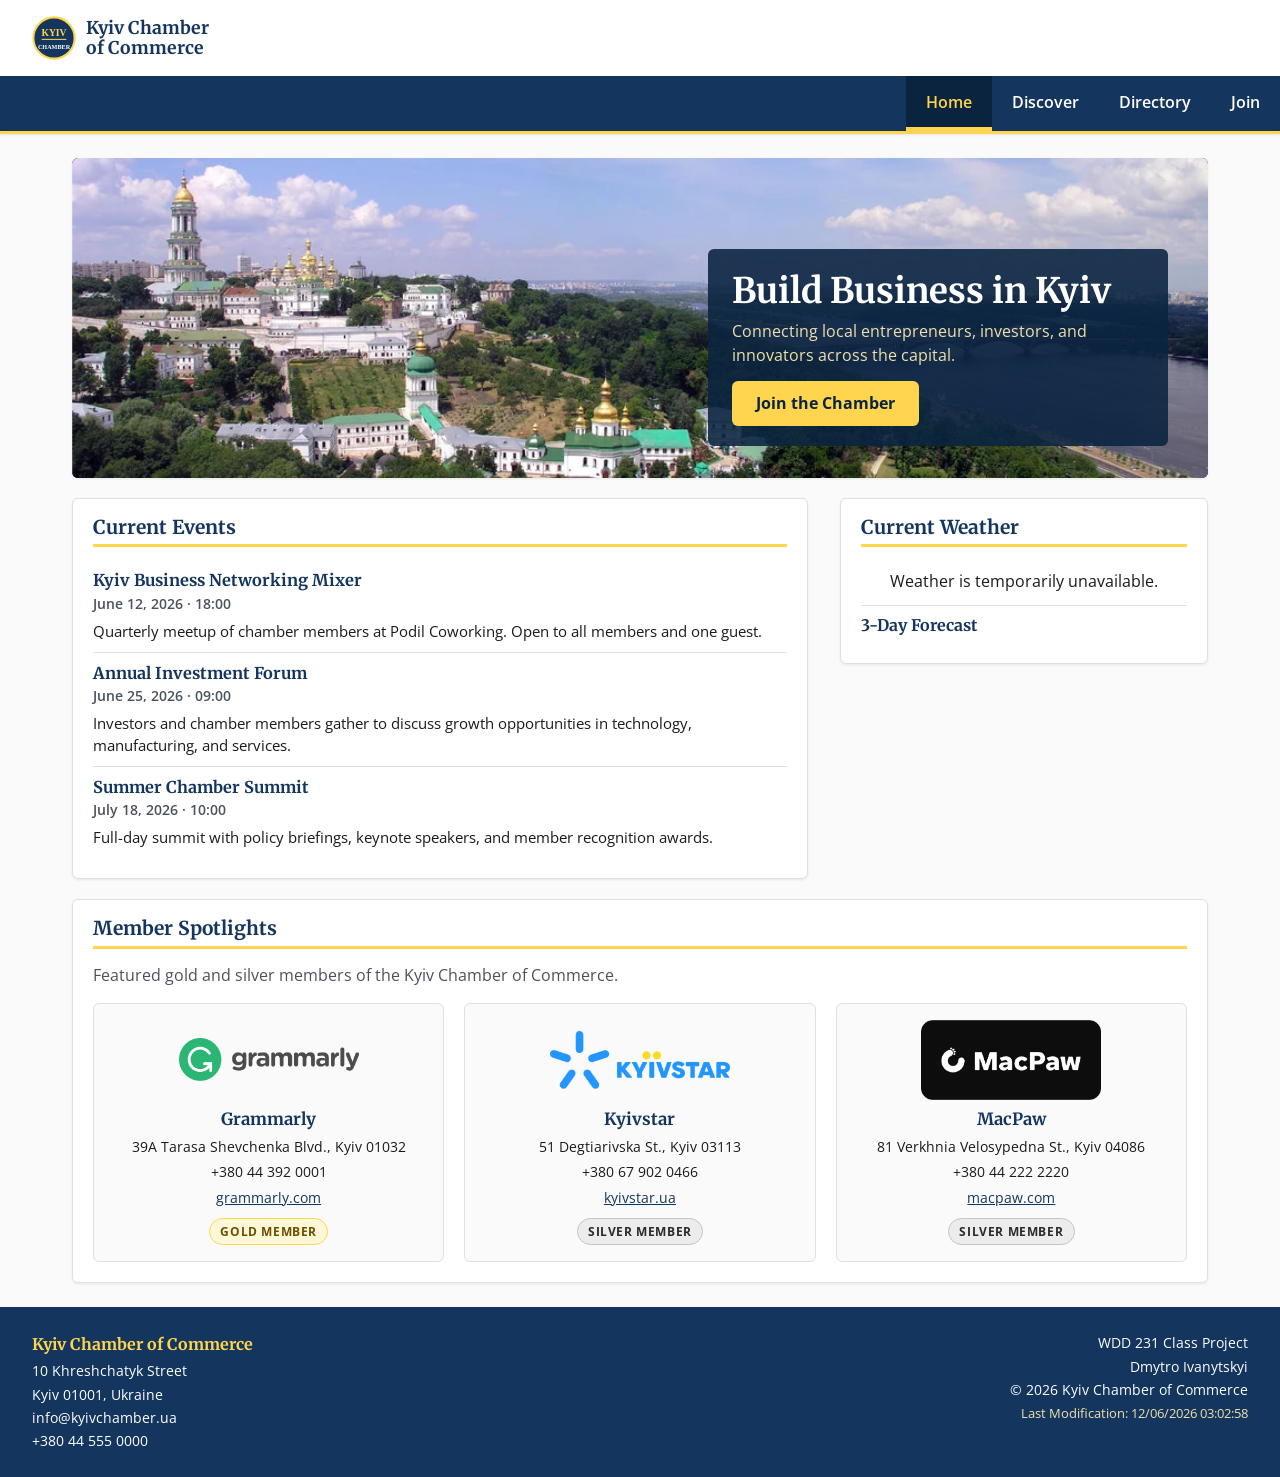
==== chamber/index.html @ b98da59e "made chamber home page" ====
<!DOCTYPE html>
<html lang="en">
<head>
    <meta charset="UTF-8">
    <meta name="viewport" content="width=device-width, initial-scale=1.0">
    <title>Kyiv Chamber of Commerce - Home | WDD 231</title>
    <meta name="description" content="Official home page of the Kyiv Chamber of Commerce - connecting Kyiv businesses with events, networking, weather, and member spotlights.">
    <meta name="author" content="Dmytro Ivanytskyi">

    <meta property="og:title" content="Kyiv Chamber of Commerce - Home">
    <meta property="og:description" content="Connecting businesses across Kyiv - events, weather, and member spotlights.">
    <meta property="og:image" content="https://trident1998.github.io/wdd231/chamber/images/chamber-logo.svg">
    <meta property="og:url" content="https://trident1998.github.io/wdd231/chamber/index.html">

    <link rel="icon" href="images/chamber-favicon.svg" type="image/svg+xml">

    <link rel="preconnect" href="https://fonts.googleapis.com">
    <link rel="preconnect" href="https://fonts.gstatic.com" crossorigin>
    <link rel="stylesheet" href="https://fonts.googleapis.com/css2?family=Merriweather:wght@700&family=Open+Sans:wght@400;600;700&display=swap">

    <link rel="stylesheet" href="styles/normalize.css">
    <link rel="stylesheet" href="styles/small.css">
    <link rel="stylesheet" href="styles/larger.css">

    <script src="scripts/home.js" defer></script>
</head>
<body>
    <header class="site-header">
        <div class="header-inner">
            <a class="brand" href="index.html">
                <img class="brand-logo" src="images/chamber-logo.svg" alt="Kyiv Chamber of Commerce logo" width="48" height="48">
                <span class="brand-name">Kyiv Chamber<br>of Commerce</span>
            </a>
            <button id="hamburger" class="hamburger" aria-label="Toggle navigation menu" aria-expanded="false" aria-controls="primary-nav">
                <span class="hamburger-icon"></span>
            </button>
        </div>
        <nav id="primary-nav" class="primary-nav">
            <ul>
                <li><a href="index.html" class="active" aria-current="page">Home</a></li>
                <li><a href="discover.html">Discover</a></li>
                <li><a href="directory.html">Directory</a></li>
                <li><a href="join.html">Join</a></li>
            </ul>
        </nav>
    </header>

    <main>
        <section class="hero">
            <img class="hero-image" src="images/hero.webp" alt="Panorama of Kyiv-Pechersk Lavra and the Dnipro River" width="1023" height="352">
            <div class="hero-content">
                <h1>Build Business in Kyiv</h1>
                <p>Connecting local entrepreneurs, investors, and innovators across the capital.</p>
                <a class="cta" href="join.html">Join the Chamber</a>
            </div>
        </section>

        <div class="home-grid">
            <section class="card events-section">
                <h2>Current Events</h2>
                <article class="event">
                    <h3>Kyiv Business Networking Mixer</h3>
                    <p class="event-date">June 12, 2026 &middot; 18:00</p>
                    <p>Quarterly meetup of chamber members at Podil Coworking. Open to all members and one guest.</p>
                </article>
                <article class="event">
                    <h3>Annual Investment Forum</h3>
                    <p class="event-date">June 25, 2026 &middot; 09:00</p>
                    <p>Investors and chamber members gather to discuss growth opportunities in technology, manufacturing, and services.</p>
                </article>
                <article class="event">
                    <h3>Summer Chamber Summit</h3>
                    <p class="event-date">July 18, 2026 &middot; 10:00</p>
                    <p>Full-day summit with policy briefings, keynote speakers, and member recognition awards.</p>
                </article>
            </section>

            <section class="card weather-section">
                <h2>Current Weather</h2>
                <div id="weather-current" class="weather-current" aria-live="polite">
                    <p>Loading weather...</p>
                </div>
                <h3 class="forecast-title">3-Day Forecast</h3>
                <div id="weather-forecast" class="weather-forecast" aria-live="polite"></div>
            </section>
        </div>

        <section class="card spotlights-section">
            <h2>Member Spotlights</h2>
            <p class="section-intro">Featured gold and silver members of the Kyiv Chamber of Commerce.</p>
            <div id="spotlight-cards" class="spotlight-cards" aria-live="polite"></div>
        </section>
    </main>

    <footer class="site-footer">
        <div class="footer-inner">
            <div class="footer-contact">
                <p class="contact-name">Kyiv Chamber of Commerce</p>
                <p>10 Khreshchatyk Street</p>
                <p>Kyiv 01001, Ukraine</p>
                <p>info@kyivchamber.ua</p>
                <p>+380 44 555 0000</p>
            </div>
            <div class="footer-meta">
                <p>WDD 231 Class Project</p>
                <p>Dmytro Ivanytskyi</p>
                <p>&copy; <span id="currentyear"></span> Kyiv Chamber of Commerce</p>
                <p id="lastModified"></p>
            </div>
        </div>
    </footer>
</body>
</html>
---- chamber/styles/small.css ----
:root {
    --primary: #14365e;
    --primary-dark: #0a2440;
    --secondary: #ffd54f;
    --secondary-light: #efe1ad;
    --text: #1a1a1a;
    --muted: #4a525e;
    --bg: #fafafa;
    --surface: #ffffff;
    --border: #e0e0e0;
    --gold-bg: #fff7d6;
    --silver-bg: #ececec;
    --radius: 6px;
    --shadow-sm: 0 1px 3px rgba(0, 0, 0, 0.08);
    --shadow-md: 0 4px 12px rgba(0, 0, 0, 0.1);
    --font-heading: 'Merriweather', Georgia, serif;
    --font-body: 'Open Sans', system-ui, sans-serif;
}

body {
    font-family: var(--font-body);
    color: var(--text);
    background-color: var(--bg);
    line-height: 1.5;
    min-height: 100vh;
    display: flex;
    flex-direction: column;
}

h1, h2, h3 {
    font-family: var(--font-heading);
    color: var(--primary);
    line-height: 1.25;
}

/* ===== Header ===== */
.site-header {
    background-color: var(--surface);
    border-bottom: 3px solid var(--secondary);
    box-shadow: var(--shadow-sm);
}

.header-inner {
    display: flex;
    align-items: center;
    justify-content: space-between;
    padding: 0.75rem 1rem;
    gap: 0.75rem;
}

.brand {
    display: flex;
    align-items: center;
    gap: 0.6rem;
    color: var(--primary);
}

.brand-logo {
    width: 44px;
    height: 44px;
    flex-shrink: 0;
}

.brand-name {
    font-family: var(--font-heading);
    font-weight: 700;
    font-size: 0.95rem;
    line-height: 1.15;
    color: var(--primary);
}

.hamburger {
    width: 42px;
    height: 42px;
    border: 1px solid var(--primary);
    border-radius: var(--radius);
    position: relative;
    color: var(--primary);
}

.hamburger-icon,
.hamburger-icon::before,
.hamburger-icon::after {
    content: '';
    position: absolute;
    left: 50%;
    transform: translateX(-50%);
    width: 22px;
    height: 3px;
    background-color: currentColor;
    transition: transform 0.2s ease, opacity 0.2s ease;
}

.hamburger-icon {
    top: 50%;
    margin-top: -1.5px;
}

.hamburger-icon::before { top: -7px; }
.hamburger-icon::after  { top: 7px; }

.hamburger.open .hamburger-icon {
    background-color: transparent;
}

.hamburger.open .hamburger-icon::before {
    top: 0;
    transform: translateX(-50%) rotate(45deg);
}

.hamburger.open .hamburger-icon::after {
    top: 0;
    transform: translateX(-50%) rotate(-45deg);
}

/* ===== Nav ===== */
.primary-nav ul {
    list-style: none;
    display: none;
    flex-direction: column;
    background-color: var(--primary);
}

.primary-nav.open ul {
    display: flex;
}

.primary-nav a {
    display: block;
    padding: 0.85rem 1.25rem;
    color: #ffffff;
    border-top: 1px solid rgba(255, 255, 255, 0.08);
    font-weight: 600;
    transition: background-color 0.2s ease, color 0.2s ease;
}

.primary-nav a:hover,
.primary-nav a:focus {
    background-color: var(--secondary);
    color: var(--primary-dark);
}

.primary-nav a.active {
    background-color: var(--primary-dark);
    color: var(--secondary);
    border-left: 4px solid var(--secondary);
}

/* ===== Main ===== */
main {
    flex: 1;
    width: 100%;
    max-width: 1200px;
    margin: 0 auto;
    padding: 1rem;
}

.page-intro h1 {
    font-size: 1.6rem;
    border-bottom: 3px solid var(--secondary);
    padding-bottom: 0.35rem;
    margin-bottom: 0.5rem;
}

.page-intro p {
    color: var(--muted);
    margin-bottom: 1rem;
}

/* ===== View controls ===== */
.view-controls {
    display: flex;
    justify-content: flex-end;
    gap: 0.5rem;
    margin-bottom: 1rem;
}

.view-btn {
    display: inline-flex;
    align-items: center;
    gap: 0.4rem;
    padding: 0.4rem 0.75rem;
    border: 1px solid var(--primary);
    color: var(--primary);
    background-color: var(--surface);
    border-radius: var(--radius);
    font-weight: 600;
    font-size: 0.9rem;
    transition: background-color 0.2s ease, color 0.2s ease;
}

.view-btn:hover,
.view-btn:focus {
    background-color: var(--secondary-light);
}

.view-btn.active {
    background-color: var(--primary);
    color: #ffffff;
}

.icon-grid,
.icon-list {
    display: inline-block;
    width: 16px;
    height: 16px;
    position: relative;
}

.icon-grid::before {
    content: '';
    position: absolute;
    inset: 0;
    background-image:
        linear-gradient(currentColor, currentColor),
        linear-gradient(currentColor, currentColor),
        linear-gradient(currentColor, currentColor),
        linear-gradient(currentColor, currentColor);
    background-size: 6px 6px;
    background-repeat: no-repeat;
    background-position: 0 0, 10px 0, 0 10px, 10px 10px;
}

.icon-list::before {
    content: '';
    position: absolute;
    inset: 2px 0;
    background-image:
        linear-gradient(currentColor, currentColor),
        linear-gradient(currentColor, currentColor),
        linear-gradient(currentColor, currentColor);
    background-size: 100% 2px;
    background-repeat: no-repeat;
    background-position: 0 0, 0 6px, 0 12px;
}

/* ===== Members ===== */
.members.grid {
    display: grid;
    grid-template-columns: 1fr;
    gap: 1rem;
}

.member-card {
    background-color: var(--surface);
    border: 1px solid var(--border);
    border-radius: var(--radius);
    box-shadow: var(--shadow-sm);
    padding: 1rem;
    display: flex;
    flex-direction: column;
    align-items: center;
    text-align: center;
}

.member-card .member-logo {
    width: 100%;
    max-width: 180px;
    height: 80px;
    object-fit: contain;
    margin-bottom: 0.75rem;
}

.member-card h3 {
    font-size: 1.05rem;
    margin-bottom: 0.25rem;
}

.member-tagline {
    color: var(--muted);
    font-style: italic;
    font-size: 0.9rem;
    margin-bottom: 0.5rem;
}

.member-info {
    font-size: 0.9rem;
    margin: 0.15rem 0;
    color: var(--text);
}

.member-info a {
    color: var(--primary);
    text-decoration: underline;
    word-break: break-word;
}

.member-level {
    display: inline-block;
    margin-top: 0.5rem;
    padding: 0.2rem 0.65rem;
    border-radius: 999px;
    font-size: 0.75rem;
    font-weight: 700;
    text-transform: uppercase;
    letter-spacing: 0.05em;
    background-color: var(--silver-bg);
    color: var(--text);
}

.member-level.level-2 {
    background-color: var(--silver-bg);
    color: #2a2a2a;
    border: 1px solid #c4c4c4;
}

.member-level.level-3 {
    background-color: var(--gold-bg);
    color: #6b4f00;
    border: 1px solid var(--secondary);
}

/* ===== List layout ===== */
.members.list {
    display: block;
}

.members.list .member-card {
    display: grid;
    grid-template-columns: 1fr;
    text-align: left;
    align-items: center;
    padding: 0.75rem 1rem;
    margin-bottom: 0;
    border-radius: 0;
    border-top: none;
    box-shadow: none;
}

.members.list .member-card:first-child {
    border-top: 1px solid var(--border);
}

.members.list .member-card:nth-child(even) {
    background-color: #f4ede0;
}

.members.list .member-logo,
.members.list .member-tagline {
    display: none;
}

.members.list .member-card h3 {
    font-size: 1rem;
    margin: 0;
}

.members.list .member-info {
    margin: 0.1rem 0;
    font-size: 0.85rem;
}

.members.list .member-level {
    justify-self: start;
    margin-top: 0.25rem;
}

/* ===== Footer ===== */
.site-footer {
    background-color: var(--primary);
    color: #ffffff;
    margin-top: auto;
}

.footer-inner {
    padding: 1.25rem 1rem;
    display: flex;
    flex-direction: column;
    gap: 1rem;
}

.footer-contact p,
.footer-meta p {
    margin: 0.1rem 0;
    font-size: 0.9rem;
}

.footer-contact .contact-name {
    font-family: var(--font-heading);
    font-weight: 700;
    color: var(--secondary);
    font-size: 1rem;
    margin-bottom: 0.25rem;
}

.footer-meta {
    border-top: 1px solid rgba(255, 255, 255, 0.15);
    padding-top: 0.75rem;
}

.footer-meta #lastModified {
    color: var(--secondary-light);
    font-size: 0.8rem;
    margin-top: 0.25rem;
}

/* ===== Home page: Hero ===== */
.hero {
    position: relative;
    overflow: hidden;
    border-radius: var(--radius);
    box-shadow: var(--shadow-sm);
    margin-bottom: 1.25rem;
    background-color: var(--primary-dark);
}

.hero-image {
    width: 100%;
    height: auto;
    display: block;
    aspect-ratio: 16 / 6;
    object-fit: cover;
    object-position: center top;
}

.hero-content {
    background-color: rgba(10, 36, 64, 0.92);
    color: #ffffff;
    padding: 1rem 1.25rem 1.25rem;
    text-align: center;
}

.hero-content h1 {
    font-family: var(--font-heading);
    color: #ffffff;
    font-size: 1.4rem;
    margin-bottom: 0.4rem;
}

.hero-content p {
    color: var(--secondary-light);
    margin-bottom: 0.85rem;
}

.cta {
    display: inline-block;
    background-color: var(--secondary);
    color: var(--primary-dark);
    font-weight: 700;
    padding: 0.65rem 1.5rem;
    border-radius: var(--radius);
    text-decoration: none;
    transition: background-color 0.2s ease, transform 0.15s ease;
}

.cta:hover,
.cta:focus {
    background-color: var(--secondary-light);
    transform: translateY(-1px);
    outline: none;
}

/* ===== Home grid (events + weather) ===== */
.home-grid {
    display: grid;
    grid-template-columns: 1fr;
    gap: 1rem;
    margin-bottom: 1.25rem;
}

.card.events-section,
.card.weather-section,
.card.spotlights-section {
    background-color: var(--surface);
    border: 1px solid var(--border);
    border-radius: var(--radius);
    box-shadow: var(--shadow-sm);
    padding: 1rem 1.25rem 1.25rem;
}

.card h2 {
    font-size: 1.2rem;
    border-bottom: 3px solid var(--secondary);
    padding-bottom: 0.35rem;
    margin-bottom: 0.85rem;
}

/* Events */
.event {
    padding: 0.6rem 0;
    border-bottom: 1px solid var(--border);
}

.event:last-child {
    border-bottom: none;
}

.event h3 {
    color: var(--primary);
    font-size: 1.02rem;
    margin-bottom: 0.2rem;
}

.event-date {
    color: var(--muted);
    font-size: 0.85rem;
    font-weight: 600;
    margin-bottom: 0.35rem;
}

.event p:not(.event-date) {
    font-size: 0.93rem;
}

/* Weather */
.weather-current {
    display: flex;
    flex-direction: column;
    align-items: center;
    text-align: center;
    padding: 0.5rem 0 0.75rem;
}

.weather-current .temp {
    font-family: var(--font-heading);
    font-size: 2.4rem;
    font-weight: 700;
    color: var(--primary);
    line-height: 1;
    margin-bottom: 0.4rem;
}

.weather-current .weather-icon {
    width: 70px;
    height: 70px;
    margin-bottom: 0.25rem;
}

.weather-current .description {
    font-weight: 600;
    text-transform: capitalize;
    color: var(--text);
    margin-bottom: 0.3rem;
}

.weather-current .meta {
    color: var(--muted);
    font-size: 0.88rem;
}

.forecast-title {
    color: var(--primary);
    font-size: 1rem;
    border-top: 1px solid var(--border);
    padding-top: 0.6rem;
    margin-bottom: 0.5rem;
}

.weather-forecast {
    display: grid;
    grid-template-columns: 1fr;
    gap: 0.35rem;
}

.forecast-day {
    display: flex;
    justify-content: space-between;
    align-items: center;
    padding: 0.4rem 0.6rem;
    background-color: var(--bg);
    border-radius: var(--radius);
}

.forecast-day .day-name {
    font-weight: 600;
    color: var(--primary);
}

.forecast-day .day-temp {
    font-weight: 700;
    color: var(--text);
}

/* Spotlights */
.section-intro {
    color: var(--muted);
    margin-bottom: 1rem;
}

.spotlight-cards {
    display: grid;
    grid-template-columns: 1fr;
    gap: 1rem;
}

.spotlight-card {
    background-color: var(--bg);
    border: 1px solid var(--border);
    border-radius: var(--radius);
    padding: 1rem;
    display: flex;
    flex-direction: column;
    align-items: center;
    text-align: center;
}

.spotlight-card .spotlight-logo {
    width: 100%;
    max-width: 180px;
    height: 80px;
    object-fit: contain;
    margin-bottom: 0.6rem;
}

.spotlight-card h3 {
    font-size: 1.05rem;
    margin-bottom: 0.25rem;
}

.spotlight-card .spotlight-info {
    font-size: 0.9rem;
    margin: 0.12rem 0;
}

.spotlight-card a {
    color: var(--primary);
    text-decoration: underline;
    word-break: break-word;
}
---- chamber/styles/larger.css ----
@media (min-width: 640px) {
    .header-inner {
        padding: 1rem 2rem;
    }

    .brand-name {
        font-size: 1.1rem;
    }

    .hamburger {
        display: none;
    }

    .primary-nav ul {
        display: flex !important;
        flex-direction: row;
        justify-content: flex-end;
        background-color: var(--primary);
    }

    .primary-nav a {
        border-top: none;
        border-bottom: 4px solid transparent;
        padding: 0.85rem 1.25rem;
    }

    .primary-nav a.active {
        border-left: none;
        border-bottom-color: var(--secondary);
    }

    main {
        padding: 1.5rem 2rem;
    }

    .page-intro h1 {
        font-size: 2rem;
    }

    /* Grid view: multiple columns */
    .members.grid {
        grid-template-columns: repeat(auto-fit, minmax(240px, 1fr));
        gap: 1.25rem;
    }

    /* List view: zebra-striped table-like layout */
    .members.list .member-card {
        grid-template-columns: 1.5fr 2fr 1fr 1.5fr 1fr;
        gap: 1rem;
        padding: 0.85rem 1.25rem;
    }

    .members.list .member-card h3 {
        font-size: 0.95rem;
    }

    .members.list .member-level {
        justify-self: center;
        margin-top: 0;
    }

    /* Footer two-column */
    .footer-inner {
        flex-direction: row;
        justify-content: space-between;
        align-items: flex-start;
        padding: 1.5rem 2rem;
        gap: 2rem;
    }

    .footer-meta {
        text-align: right;
        border-top: none;
        padding-top: 0;
    }
}

@media (min-width: 960px) {
    .members.grid {
        grid-template-columns: repeat(auto-fit, minmax(260px, 1fr));
    }
}

/* ===== Home page layout changes for larger views ===== */
@media (min-width: 640px) {
    /* Hero: overlay content on top of image */
    .hero {
        position: relative;
    }

    .hero-image {
        aspect-ratio: 16 / 5;
    }

    .hero-content {
        position: absolute;
        inset: auto 1.5rem 1.5rem auto;
        max-width: 380px;
        background-color: rgba(10, 36, 64, 0.88);
        border-radius: var(--radius);
        padding: 1.25rem 1.5rem;
        text-align: left;
    }

    .hero-content h1 {
        font-size: 1.8rem;
    }

    /* Two-column grid: events takes 2/3, weather takes 1/3 */
    .home-grid {
        grid-template-columns: 2fr 1fr;
        gap: 1.5rem;
        align-items: start;
    }

    /* Weather: split current and forecast side by side */
    .weather-current {
        flex-direction: row;
        gap: 1rem;
        justify-content: center;
        align-items: center;
        text-align: left;
    }

    .weather-current .temp {
        font-size: 2.8rem;
        margin-bottom: 0;
    }

    /* Spotlights: 3 columns */
    .spotlight-cards {
        grid-template-columns: repeat(3, 1fr);
        gap: 1.25rem;
    }
}

@media (min-width: 960px) {
    .hero-image {
        aspect-ratio: 16 / 4.5;
    }

    .hero-content {
        max-width: 460px;
        inset: auto 2.5rem 2rem auto;
    }

    .hero-content h1 {
        font-size: 2.2rem;
    }

    .home-grid {
        gap: 2rem;
    }
}
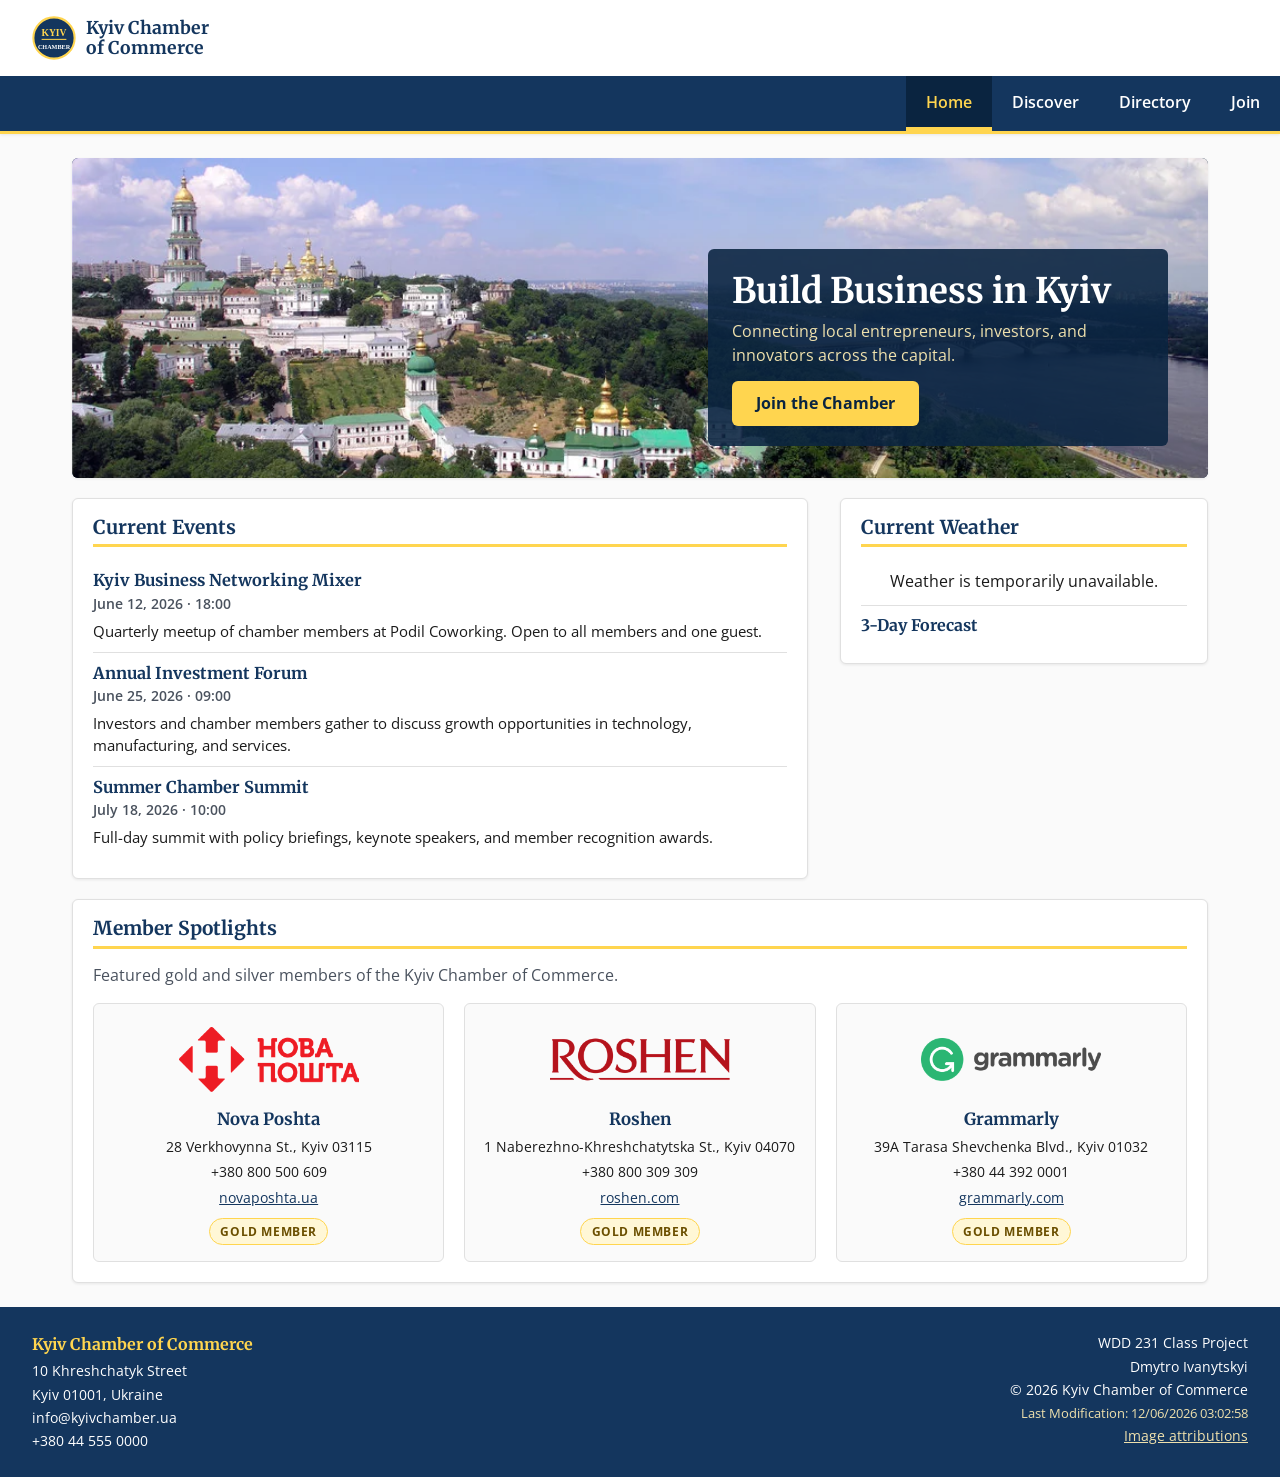
==== commit e5406d39: "made discovery page" ====
--- a/chamber/index.html
+++ b/chamber/index.html
@@ -106,6 +106,7 @@
                 <p>Dmytro Ivanytskyi</p>
                 <p>&copy; <span id="currentyear"></span> Kyiv Chamber of Commerce</p>
                 <p id="lastModified"></p>
+                <p><a href="attributions.html">Image attributions</a></p>
             </div>
         </div>
     </footer>
--- a/chamber/styles/small.css
+++ b/chamber/styles/small.css
@@ -617,3 +617,460 @@
     text-decoration: underline;
     word-break: break-word;
 }
+
+/* ===== Join page: layout ===== */
+.join-grid {
+    display: grid;
+    grid-template-columns: 1fr;
+    gap: 1.25rem;
+    margin-bottom: 1.5rem;
+}
+
+/* ===== Form ===== */
+.join-form {
+    background-color: var(--surface);
+    border: 1px solid var(--border);
+    border-radius: var(--radius);
+    box-shadow: var(--shadow-sm);
+    padding: 1rem 1.25rem 1.25rem;
+}
+
+.join-form fieldset {
+    border: 1px solid var(--border);
+    border-radius: var(--radius);
+    padding: 0.85rem 1rem 1rem;
+    margin: 0 0 1rem;
+}
+
+.join-form legend {
+    font-family: var(--font-heading);
+    color: var(--primary);
+    padding: 0 0.5rem;
+    font-size: 1.05rem;
+}
+
+.join-form label {
+    display: block;
+    margin-bottom: 0.85rem;
+}
+
+.join-form .field-label {
+    display: block;
+    font-weight: 600;
+    color: var(--primary);
+    margin-bottom: 0.3rem;
+    font-size: 0.95rem;
+}
+
+.join-form .req {
+    color: #b00020;
+    margin-left: 0.15rem;
+}
+
+.join-form input[type="text"],
+.join-form input[type="email"],
+.join-form input[type="tel"],
+.join-form select,
+.join-form textarea {
+    width: 100%;
+    padding: 0.55rem 0.7rem;
+    border: 1px solid var(--border);
+    border-radius: var(--radius);
+    font-family: inherit;
+    font-size: 1rem;
+    color: var(--text);
+    background-color: var(--surface);
+    transition: border-color 0.15s ease, box-shadow 0.15s ease;
+}
+
+.join-form input:focus,
+.join-form select:focus,
+.join-form textarea:focus {
+    outline: none;
+    border-color: var(--primary);
+    box-shadow: 0 0 0 3px rgba(20, 54, 94, 0.18);
+}
+
+.join-form input:required:valid,
+.join-form textarea:required:valid {
+    border-color: #2e7d32;
+}
+
+.join-form input:required:invalid:not(:placeholder-shown),
+.join-form input:invalid:not(:placeholder-shown):not(:focus) {
+    border-color: #b00020;
+}
+
+.join-form textarea {
+    resize: vertical;
+    min-height: 90px;
+}
+
+.join-form .field-hint {
+    display: block;
+    color: var(--muted);
+    font-size: 0.82rem;
+    margin-top: 0.25rem;
+}
+
+.submit-btn {
+    width: 100%;
+    border: none;
+    cursor: pointer;
+    font-size: 1rem;
+    margin-top: 0.25rem;
+}
+
+/* ===== Membership cards (Join page) ===== */
+.membership-cards {
+    display: grid;
+    grid-template-columns: 1fr;
+    gap: 0.85rem;
+    list-style: none;
+    margin: 0;
+    padding: 0;
+}
+
+.membership-card {
+    background-color: var(--surface);
+    border: 1px solid var(--border);
+    border-left: 6px solid var(--primary);
+    border-radius: var(--radius);
+    padding: 1rem 1.25rem;
+    box-shadow: var(--shadow-sm);
+    opacity: 0;
+    transform: translateY(20px);
+    animation: cardSlideIn 0.55s ease-out forwards;
+}
+
+.membership-card.level-np      { border-left-color: #2e7d32; }
+.membership-card.level-bronze  { border-left-color: #8a5a2b; }
+.membership-card.level-silver  { border-left-color: #6e7480; }
+.membership-card.level-gold    { border-left-color: var(--secondary); }
+
+.membership-card:nth-child(1) { animation-delay: 0.10s; }
+.membership-card:nth-child(2) { animation-delay: 0.25s; }
+.membership-card:nth-child(3) { animation-delay: 0.40s; }
+.membership-card:nth-child(4) { animation-delay: 0.55s; }
+
+.membership-card h2 {
+    font-size: 1.1rem;
+    margin-bottom: 0.2rem;
+}
+
+.membership-card .card-fee {
+    color: var(--muted);
+    font-weight: 600;
+    font-size: 0.85rem;
+    text-transform: uppercase;
+    letter-spacing: 0.06em;
+    margin-bottom: 0.4rem;
+}
+
+.membership-card p {
+    font-size: 0.92rem;
+    margin-bottom: 0.6rem;
+}
+
+.card-link {
+    display: inline-block;
+    background-color: var(--primary);
+    color: #ffffff;
+    border: none;
+    padding: 0.45rem 0.95rem;
+    border-radius: var(--radius);
+    font-weight: 600;
+    font-size: 0.9rem;
+    cursor: pointer;
+    transition: background-color 0.2s ease, transform 0.15s ease;
+}
+
+.card-link:hover,
+.card-link:focus {
+    background-color: var(--primary-dark);
+    transform: translateY(-1px);
+    outline: none;
+}
+
+@keyframes cardSlideIn {
+    from {
+        opacity: 0;
+        transform: translateY(20px);
+    }
+    to {
+        opacity: 1;
+        transform: translateY(0);
+    }
+}
+
+@media (prefers-reduced-motion: reduce) {
+    .membership-card {
+        animation: none;
+        opacity: 1;
+        transform: none;
+    }
+}
+
+/* ===== Modals (benefits) ===== */
+.benefits-modal {
+    border: none;
+    border-radius: var(--radius);
+    padding: 1.25rem 1.5rem 1.5rem;
+    max-width: 28rem;
+    width: calc(100% - 2rem);
+    background-color: var(--surface);
+    color: var(--text);
+    box-shadow: 0 12px 40px rgba(0, 0, 0, 0.3);
+}
+
+.benefits-modal::backdrop {
+    background-color: rgba(10, 36, 64, 0.65);
+}
+
+.benefits-modal h2 {
+    color: var(--primary);
+    margin-bottom: 0.85rem;
+    padding-bottom: 0.35rem;
+    border-bottom: 3px solid var(--secondary);
+    font-size: 1.2rem;
+}
+
+.benefits-modal ul {
+    padding-left: 1.25rem;
+    margin: 0 0 1rem;
+}
+
+.benefits-modal li {
+    margin-bottom: 0.4rem;
+    font-size: 0.95rem;
+}
+
+.modal-close {
+    display: inline-block;
+    background-color: var(--primary);
+    color: #ffffff;
+    border: none;
+    padding: 0.55rem 1.25rem;
+    border-radius: var(--radius);
+    font-weight: 600;
+    cursor: pointer;
+    transition: background-color 0.2s ease;
+}
+
+.modal-close:hover,
+.modal-close:focus {
+    background-color: var(--primary-dark);
+    outline: none;
+}
+
+/* ===== Thank-You submission list ===== */
+.submission-summary {
+    background-color: var(--surface);
+    border: 1px solid var(--border);
+    border-radius: var(--radius);
+    box-shadow: var(--shadow-sm);
+    padding: 1rem 1.25rem 1.25rem;
+}
+
+.submission-list {
+    display: grid;
+    grid-template-columns: 1fr;
+    gap: 0.5rem;
+    margin: 0.75rem 0 1rem;
+    padding: 0;
+}
+
+.submission-list .row {
+    display: grid;
+    grid-template-columns: 1fr;
+    gap: 0.1rem;
+    padding: 0.6rem 0.75rem;
+    background-color: var(--bg);
+    border-radius: var(--radius);
+}
+
+.submission-list dt {
+    font-weight: 700;
+    color: var(--primary);
+    font-size: 0.85rem;
+    text-transform: uppercase;
+    letter-spacing: 0.05em;
+}
+
+.submission-list dd {
+    margin: 0;
+    color: var(--text);
+    word-break: break-word;
+}
+
+.back-link-row {
+    text-align: center;
+    margin-top: 0.5rem;
+}
+
+/* ===== Discover page: visit message banner ===== */
+.visit-message {
+    background-color: var(--secondary-light);
+    color: var(--primary-dark);
+    border-left: 4px solid var(--secondary);
+    border-radius: var(--radius);
+    padding: 0.7rem 1rem;
+    font-weight: 600;
+    margin: 0 0 1rem;
+}
+
+.visit-message:empty {
+    display: none;
+}
+
+/* ===== Discover page: grid + cards ===== */
+/* Small screens (320 - 639 px): single column, ordered to match desktop visual hierarchy */
+.discover-grid {
+    display: grid;
+    gap: 1rem;
+    grid-template-columns: 1fr;
+    grid-template-areas:
+        "a6"
+        "a3"
+        "a1"
+        "a2"
+        "a4"
+        "a5"
+        "a7"
+        "a8";
+}
+
+.discover-card.card-1 { grid-area: a1; }
+.discover-card.card-2 { grid-area: a2; }
+.discover-card.card-3 { grid-area: a3; }
+.discover-card.card-4 { grid-area: a4; }
+.discover-card.card-5 { grid-area: a5; }
+.discover-card.card-6 { grid-area: a6; }
+.discover-card.card-7 { grid-area: a7; }
+.discover-card.card-8 { grid-area: a8; }
+
+.discover-card {
+    background-color: var(--surface);
+    border: 1px solid var(--border);
+    border-radius: var(--radius);
+    box-shadow: var(--shadow-sm);
+    overflow: hidden;
+    display: flex;
+    flex-direction: column;
+}
+
+.discover-card h2 {
+    background-color: var(--primary);
+    color: #ffffff;
+    margin: 0;
+    padding: 0.65rem 1rem;
+    font-size: 1.05rem;
+    border-bottom: none;
+}
+
+.discover-card figure {
+    margin: 0;
+    overflow: hidden;
+    background-color: var(--bg);
+}
+
+.discover-card figure img {
+    width: 100%;
+    height: auto;
+    aspect-ratio: 3 / 2;
+    object-fit: cover;
+    display: block;
+}
+
+.discover-card address {
+    font-style: normal;
+    font-size: 0.88rem;
+    color: var(--primary);
+    font-weight: 600;
+    padding: 0.6rem 1rem 0;
+}
+
+.discover-card > p {
+    padding: 0.4rem 1rem 0.75rem;
+    margin: 0;
+    color: var(--text);
+    font-size: 0.92rem;
+    flex: 1;
+}
+
+.discover-card .learn-more {
+    margin: 0 1rem 1rem;
+    background-color: var(--primary);
+    color: #ffffff;
+    border: none;
+    padding: 0.5rem 1rem;
+    border-radius: var(--radius);
+    font-weight: 600;
+    cursor: pointer;
+    align-self: flex-start;
+    transition: background-color 0.2s ease;
+}
+
+.discover-card .learn-more:hover,
+.discover-card .learn-more:focus {
+    background-color: var(--primary-dark);
+    outline: none;
+}
+
+/* ===== Attributions page ===== */
+.attributions-list {
+    background-color: var(--surface);
+    border: 1px solid var(--border);
+    border-radius: var(--radius);
+    box-shadow: var(--shadow-sm);
+    padding: 1rem 1.25rem 1.25rem;
+}
+
+.attr-item {
+    background-color: var(--bg);
+    border-left: 4px solid var(--secondary);
+    border-radius: 0 var(--radius) var(--radius) 0;
+    padding: 0.75rem 1rem;
+    margin: 0.75rem 0;
+}
+
+.attr-item h3 {
+    color: var(--primary);
+    margin: 0 0 0.4rem;
+    font-size: 1.05rem;
+}
+
+.attr-row {
+    margin: 0.2rem 0;
+    font-size: 0.92rem;
+}
+
+.attr-label {
+    font-weight: 700;
+    color: var(--primary);
+    margin-right: 0.35rem;
+}
+
+.attr-value a,
+.attr-license,
+.attr-row a {
+    color: var(--primary);
+    text-decoration: underline;
+    word-break: break-word;
+}
+
+.attr-value a:hover,
+.attr-license:hover,
+.attr-row a:hover {
+    color: var(--primary-dark);
+}
+
+.footer-meta a {
+    color: var(--secondary-light);
+    text-decoration: underline;
+}
+
+.footer-meta a:hover,
+.footer-meta a:focus {
+    color: #ffffff;
+}
--- a/chamber/styles/larger.css
+++ b/chamber/styles/larger.css
@@ -152,3 +152,88 @@
         gap: 2rem;
     }
 }
+
+/* ===== Join page: 2-column on larger screens ===== */
+@media (min-width: 720px) {
+    .join-grid {
+        grid-template-columns: 2fr 1fr;
+        gap: 1.5rem;
+        align-items: start;
+    }
+
+    .submission-list {
+        grid-template-columns: repeat(2, 1fr);
+        gap: 0.75rem;
+    }
+
+    .submission-list .row {
+        padding: 0.7rem 0.9rem;
+    }
+}
+
+@media (min-width: 960px) {
+    .join-grid {
+        gap: 2rem;
+    }
+}
+
+/* ===== Discover: medium screens (640 - 1023 px) - heroes full-width, then 2-col ===== */
+@media (min-width: 640px) {
+    .discover-grid {
+        grid-template-columns: repeat(2, 1fr);
+        grid-template-areas:
+            "a6 a6"
+            "a3 a3"
+            "a1 a2"
+            "a4 a5"
+            "a7 a8";
+        gap: 1.25rem;
+    }
+
+    /* Hover effect on the images - desktop/tablet only (NOT on mobile) */
+    .discover-card figure {
+        position: relative;
+    }
+
+    .discover-card figure img {
+        transition: transform 0.4s ease, filter 0.4s ease;
+    }
+
+    .discover-card:hover figure img,
+    .discover-card:focus-within figure img {
+        transform: scale(1.06);
+        filter: brightness(1.06) saturate(1.1);
+    }
+}
+
+/* ===== Discover: large screens (1024 px+) - dual-hero magazine layout ===== */
+@media (min-width: 1024px) {
+    .discover-grid {
+        grid-template-columns: repeat(4, 1fr);
+        grid-template-areas:
+            "a6 a6 a3 a3"
+            "a6 a6 a3 a3"
+            "a1 a2 a4 a5"
+            "a7 a7 a8 a8";
+        gap: 1.5rem;
+    }
+
+    /* Cards 6 (Motherland) and 3 (Maidan) are co-equal 2x2 heroes - let images fill the larger tiles */
+    .discover-card.card-3 figure img,
+    .discover-card.card-6 figure img {
+        aspect-ratio: auto;
+        height: 100%;
+        min-height: 240px;
+    }
+}
+
+@media (prefers-reduced-motion: reduce) {
+    .discover-card figure img {
+        transition: none;
+    }
+    .discover-card:hover figure img,
+    .discover-card:focus-within figure img {
+        transform: none;
+        filter: none;
+    }
+}
